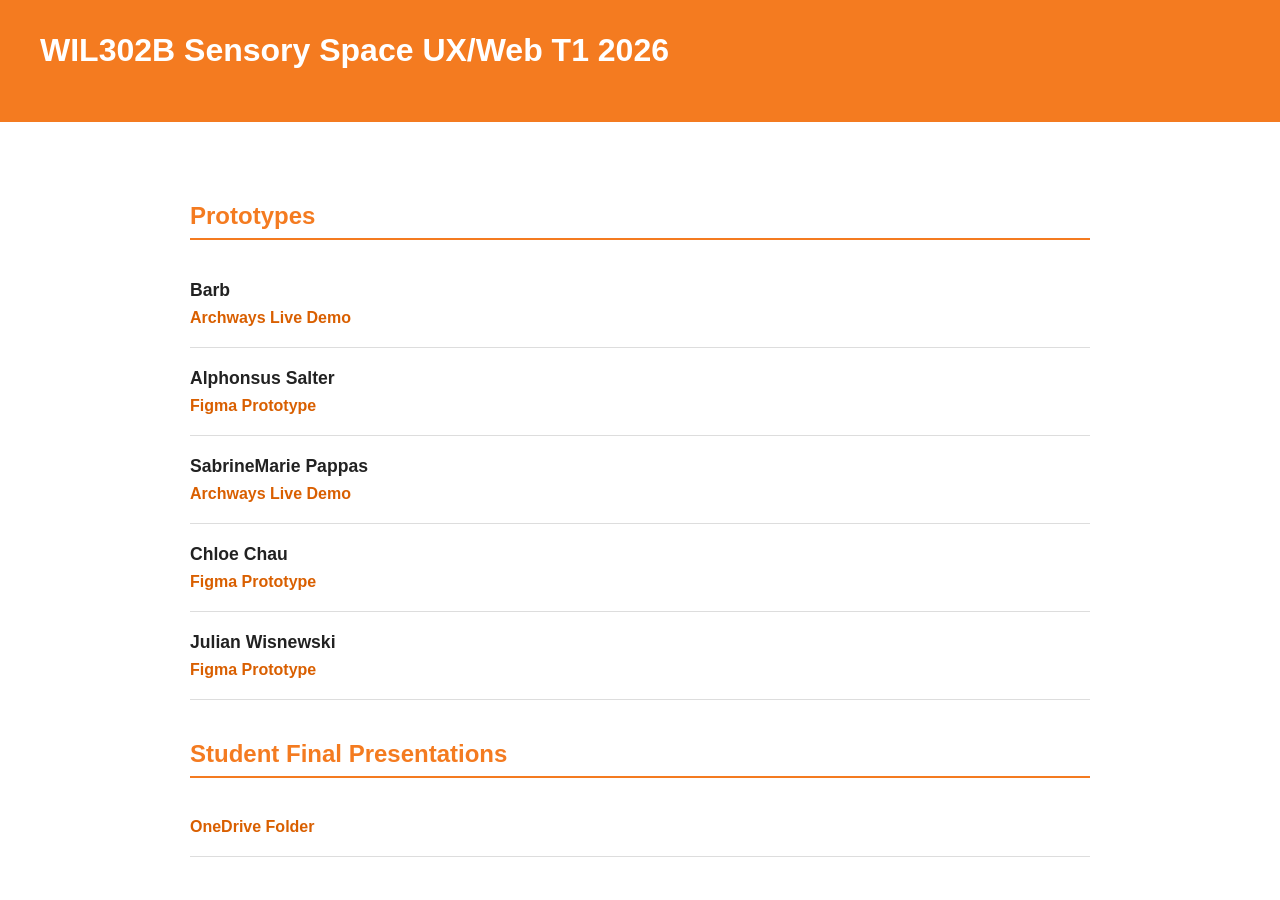
==== WIL302B/index.html @ 8657dc1b "Update index.html" ====
<!DOCTYPE html>
<html lang="en">
<head>
  <meta charset="UTF-8">
  <meta name="viewport" content="width=device-width, initial-scale=1.0">
  <title>Reports and Prototypes</title>

  <style>
    body {
      margin: 0;
      font-family: Arial, Helvetica, sans-serif;
      background: #ffffff;
      color: #222;
    }

    header {
      background: #f47b20;
      color: white;
      padding: 32px 40px;
    }

    main {
      max-width: 900px;
      margin: 0 auto;
      padding: 40px;
    }

    h1, h2 {
      margin-top: 0;
    }

    h2 {
      color: #f47b20;
      border-bottom: 2px solid #f47b20;
      padding-bottom: 8px;
      margin-top: 40px;
    }

    .item {
      padding: 20px 0;
      border-bottom: 1px solid #ddd;
    }

    .item h3 {
      margin: 0 0 8px;
      font-size: 1.1rem;
    }

    a {
      color: #d95f00;
      text-decoration: none;
      font-weight: bold;
    }

    a:hover {
      text-decoration: underline;
    }
  </style>
</head>

<body>

  <header>
    <h1>WIL302B Sensory Space UX/Web T1 2026</h1>
  </header>

  <main>


    <section>
      <h2>Prototypes</h2>

      <div class="item">
        <h3>Barb</h3>
        <a href="https://tangerine-zabaione-b4ff02.netlify.app">Archways Live Demo</a>
        
      </div>
      <div class="item">
        <h3>Alphonsus Salter</h3>
        <a href="https://www.figma.com/proto/KDlg8OunxbH5HDcWqIfOL9/High-Fidelity-Wireframes?node-id=61-2&t=PV7GXEAbeahw12YX-1&starting-point-node-id=61%3A2&scaling=scale-down&content-scaling=fixed">Figma Prototype</a>
        
      </div>

      <div class="item">
        <h3>SabrineMarie Pappas</h3>
        <a href="https://archyways-prototype.netlify.app/">Archways Live Demo</a>
      </div>

      <div class="item">
        <h3>Chloe Chau</h3>
        <a href="https://www.figma.com/proto/yRKgq0QgfTWQ4bkw4O8LAp/WIL302B-A3?node-id=2032-12&starting-point-node-id=2001%3A2&t=pJBq8r6a5aBismJ7-1">Figma Prototype</a>
      </div>

      <div class="item">
        <h3>Julian Wisnewski</h3>
        <a href="https://www.figma.com/proto/ET9wUr0HMokzN7wT4GnXma/High-fid-wireframes?node-id=107-394&p=f&viewport=-36%2C519%2C0.23&t=3wHMikWYZstCuGYq-1&scaling=scale-down&content-scaling=fixed&starting-point-node-id=107%3A394&page-id=0%3A1">Figma Prototype</a>
      </div>
    </section>
    
    
    <section>
      <h2>Student Final Presentations</h2>
      <div class="item">
        <a href="https://laureateaus-my.sharepoint.com/my?id=%2Fpersonal%2Fdagius%5Ftorrens%5Fedu%5Fau%2FDocuments%2FWIL302B%202601%20Sensory%20Space&ga=1">OneDrive Folder</a>
      </div>
    </section>

  </main>

</body>
</html>
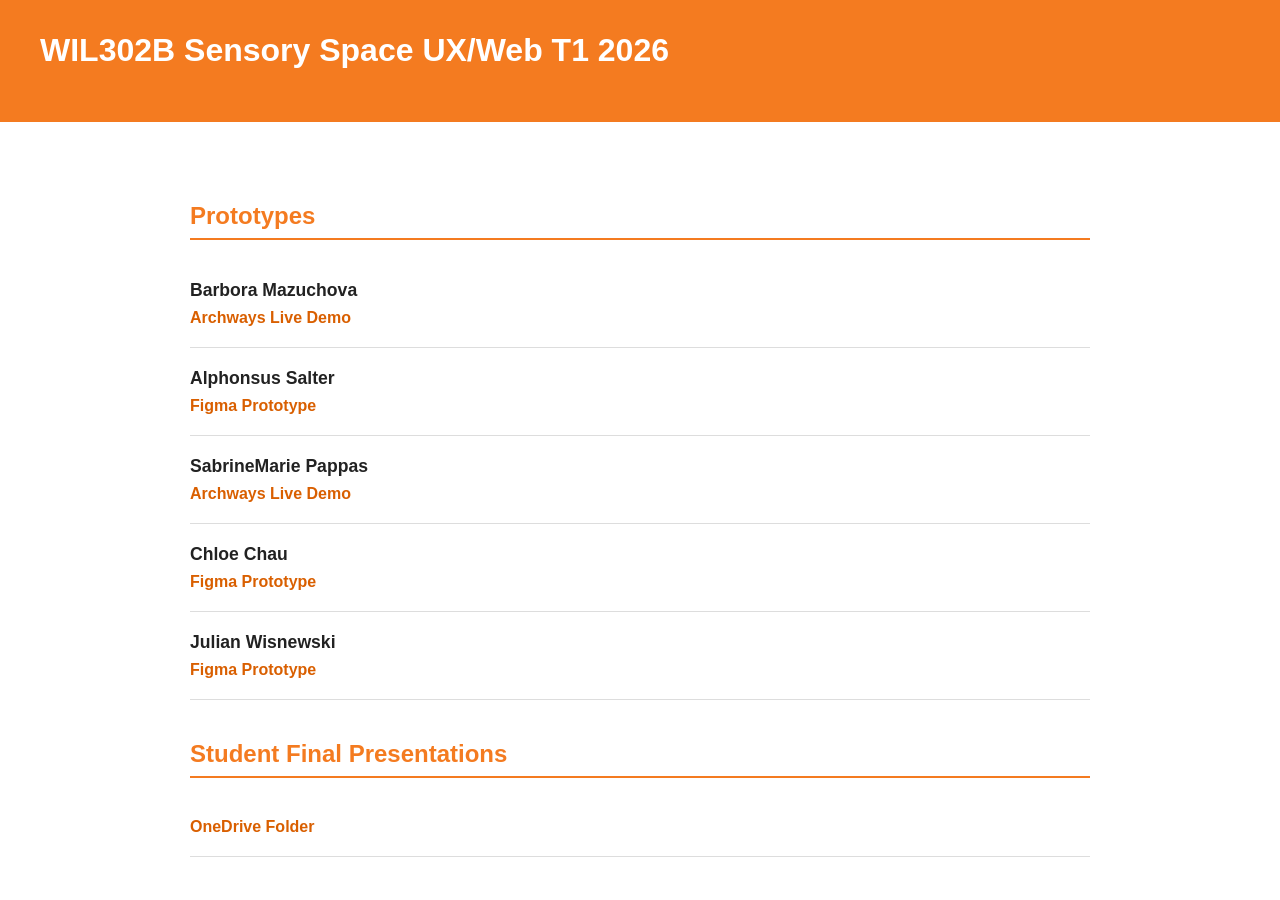
==== commit 7f07e0b2: "Update index.html" ====
--- a/WIL302B/index.html
+++ b/WIL302B/index.html
@@ -66,14 +66,14 @@
 
   <main>
 
-
     <section>
       <h2>Prototypes</h2>
-
+      
       <div class="item">
-        <h3>Barb</h3>
+        <h3>Barbora Mazuchova</h3>
         <a href="https://tangerine-zabaione-b4ff02.netlify.app">Archways Live Demo</a>
-        
+      </div>
+      
       </div>
       <div class="item">
         <h3>Alphonsus Salter</h3>
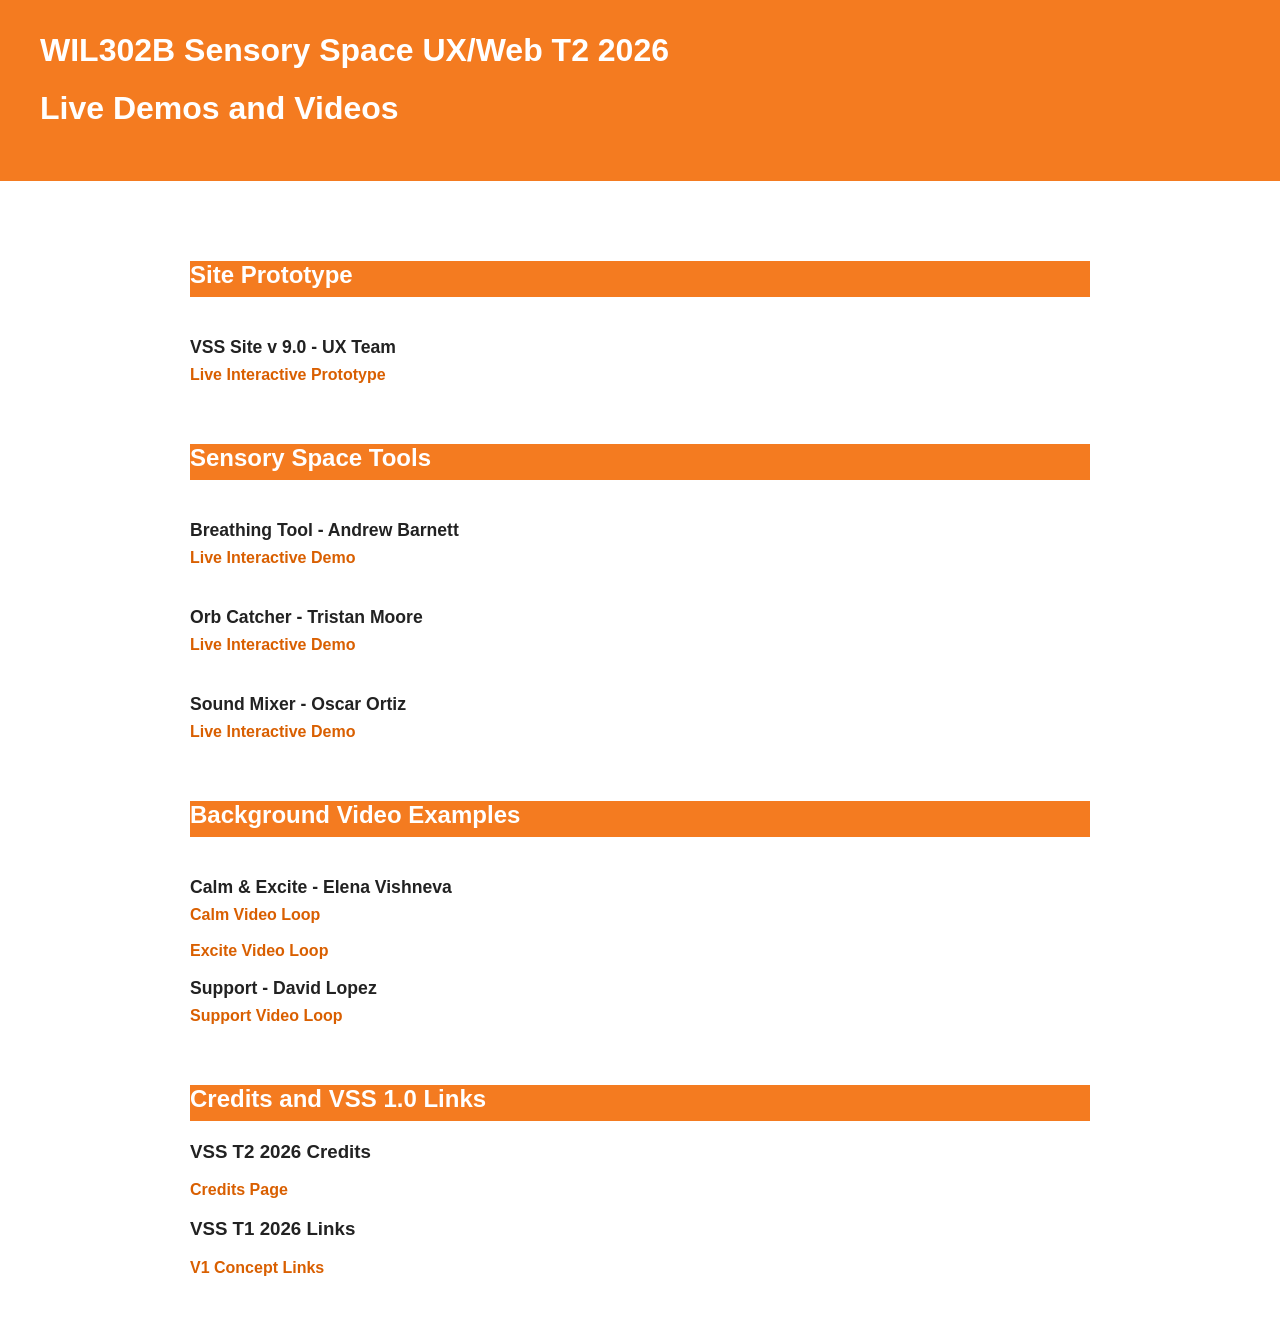
==== commit bec0ec18: "up" ====
--- a/WIL302B/index.html
+++ b/WIL302B/index.html
@@ -1,111 +1,110 @@
 <!DOCTYPE html>
 <html lang="en">
-<head>
-  <meta charset="UTF-8">
-  <meta name="viewport" content="width=device-width, initial-scale=1.0">
-  <title>Reports and Prototypes</title>
 
-  <style>
-    body {
-      margin: 0;
-      font-family: Arial, Helvetica, sans-serif;
-      background: #ffffff;
-      color: #222;
-    }
+    <head>
+        <meta charset="UTF-8">
+        <meta name="viewport" content="width=device-width, initial-scale=1.0">
+        <title>VSS 2602</title>
+        <link href="style.css" rel="stylesheet">
 
-    header {
-      background: #f47b20;
-      color: white;
-      padding: 32px 40px;
-    }
+    </head>
 
-    main {
-      max-width: 900px;
-      margin: 0 auto;
-      padding: 40px;
-    }
+    <body>
 
-    h1, h2 {
-      margin-top: 0;
-    }
+        <header>
+            <h1>WIL302B Sensory Space UX/Web T2 2026</h1>
+            <h1>Live Demos and Videos</h1>
+        </header>
 
-    h2 {
-      color: #f47b20;
-      border-bottom: 2px solid #f47b20;
-      padding-bottom: 8px;
-      margin-top: 40px;
-    }
+        <main>
+            
+            
+          <section>
 
-    .item {
-      padding: 20px 0;
-      border-bottom: 1px solid #ddd;
-    }
+                <h2>Site Prototype</h2>
 
-    .item h3 {
-      margin: 0 0 8px;
-      font-size: 1.1rem;
-    }
+                <div class="item">
+                    <h3>VSS Site v 9.0  - UX Team</h3>
+                    <a href="assets/site/index.html">Live Interactive Prototype</a>
+                </div>
 
-    a {
-      color: #d95f00;
-      text-decoration: none;
-      font-weight: bold;
-    }
+            </section>
+            
 
-    a:hover {
-      text-decoration: underline;
-    }
-  </style>
-</head>
+            
+            
 
-<body>
+            
+            <section>
+                
+                <h2>Sensory Space Tools</h2>
 
-  <header>
-    <h1>WIL302B Sensory Space UX/Web T1 2026</h1>
-  </header>
+                <div class="item">
+                    <h3>Breathing Tool - Andrew Barnett</h3>
+                    <a href="assets/breath/index.html">Live Interactive Demo</a>
+                </div>
+                
+                <div class="item">
+                    <h3>Orb Catcher - Tristan Moore</h3> 
+                    <a href="assets/orbcatcher/orbcatcher.mp4">Live Interactive Demo</a>
+                </div>   
+                             
+                <div class="item">
+                    <h3>Sound Mixer - Oscar Ortiz</h3> 
+                    <a href="assets/soundmixer/index.html">Live Interactive Demo</a>
+                </div>
 
-  <main>
+            </section>
 
-    <section>
-      <h2>Prototypes</h2>
-      
-      <div class="item">
-        <h3>Barbora Mazuchova</h3>
-        <a href="https://tangerine-zabaione-b4ff02.netlify.app">Archways Live Demo</a>
-      </div>
-      
-      </div>
-      <div class="item">
-        <h3>Alphonsus Salter</h3>
-        <a href="https://www.figma.com/proto/KDlg8OunxbH5HDcWqIfOL9/High-Fidelity-Wireframes?node-id=61-2&t=PV7GXEAbeahw12YX-1&starting-point-node-id=61%3A2&scaling=scale-down&content-scaling=fixed">Figma Prototype</a>
+            
         
-      </div>
 
-      <div class="item">
-        <h3>SabrineMarie Pappas</h3>
-        <a href="https://archyways-prototype.netlify.app/">Archways Live Demo</a>
-      </div>
+            <section>
 
-      <div class="item">
-        <h3>Chloe Chau</h3>
-        <a href="https://www.figma.com/proto/yRKgq0QgfTWQ4bkw4O8LAp/WIL302B-A3?node-id=2032-12&starting-point-node-id=2001%3A2&t=pJBq8r6a5aBismJ7-1">Figma Prototype</a>
-      </div>
+                
+                <h2>Background Video Examples</h2>
+                
+                <div class="item">
+                    
+                    <h3>Calm & Excite - Elena Vishneva</h3>
+                    <a href="assets/backgrounds/calm.mp4">Calm Video Loop</a>
+<br><br>
+                    <a href="assets/backgrounds/excite.mp4">Excite Video Loop</a>
+                    <br><br>
+                    <h3>Support -  David Lopez</h3>
+                    <a href="assets/backgrounds/support.mp4">Support Video Loop</a>
+                    
+                </div>
+                
+   
+            </section>
+            
+                    
 
-      <div class="item">
-        <h3>Julian Wisnewski</h3>
-        <a href="https://www.figma.com/proto/ET9wUr0HMokzN7wT4GnXma/High-fid-wireframes?node-id=107-394&p=f&viewport=-36%2C519%2C0.23&t=3wHMikWYZstCuGYq-1&scaling=scale-down&content-scaling=fixed&starting-point-node-id=107%3A394&page-id=0%3A1">Figma Prototype</a>
-      </div>
-    </section>
-    
-    
-    <section>
-      <h2>Student Final Presentations</h2>
-      <div class="item">
-        <a href="https://laureateaus-my.sharepoint.com/my?id=%2Fpersonal%2Fdagius%5Ftorrens%5Fedu%5Fau%2FDocuments%2FWIL302B%202601%20Sensory%20Space&ga=1">OneDrive Folder</a>
-      </div>
-    </section>
+            <section>
 
-  </main>
+                
+                <h2>Credits and VSS 1.0 Links</h2>
+                
+                    <h3>VSS T2 2026 Credits</h3>
+                    <a href="VSS_2602_studentcredits.html">Credits Page</a>
+                    
+                                
+                    <h3>VSS T1 2026 Links</h3>
+                    <a href="VSS_2601.html">V1 Concept Links</a>
+                    
+                
+                
+                
+   
+            </section>
+            
+            
 
-</body>
-</html>
+  
+        </main>
+
+    </body>
+    <script src = "scripts.js"></script>
+
+</html>
--- a/WIL302B/style.css
+++ b/WIL302B/style.css
@@ -0,0 +1,115 @@
+body {
+    margin: 0;
+    font-family: Arial, Helvetica, sans-serif;
+    background: #ffffff;
+    color: #222;
+}
+
+header {
+    background: #f47b20;
+    color: white;
+    padding: 32px 40px;
+}
+
+main {
+    max-width: 900px;
+    margin: 0 auto;
+    padding: 40px;
+}
+
+h1,
+h2 {
+    margin-top: 0;
+}
+
+h2 {
+    color: white;
+    background: #f47b20;
+
+    /* border-bottom: 2px solid #f47b20; */
+    padding-bottom: 8px;
+    margin-top: 40px;
+}
+
+.item {
+    padding: 20px 0;
+    /* border-bottom: 1px solid #ddd; */
+}
+
+.item h3 {
+    margin: 0 0 8px;
+    font-size: 1.1rem;
+}
+
+a, .mLink {
+    color: #d95f00;
+    text-decoration: none;
+    font-weight: bold;
+}
+
+a:hover, .mLink:hover {
+    text-decoration: underline;
+}
+
+body.modal-open {
+    overflow: hidden;
+}
+
+.video-modal[hidden] {
+    display: none;
+}
+
+.video-modal {
+    position: fixed;
+    inset: 0;
+    z-index: 1000;
+    display: grid;
+    place-items: center;
+    padding: 24px;
+}
+
+.video-modal__backdrop {
+    position: absolute;
+    inset: 0;
+    background: rgb(0 0 0 / 82%);
+}
+
+.video-modal__dialog {
+    position: relative;
+    z-index: 1;
+    width: min(960px, 100%);
+}
+
+.video-modal video {
+    display: block;
+    width: 100%;
+    max-height: 80vh;
+    background: #000;
+}
+
+.video-modal__close,
+.video-modal__controls button {
+    border: 0;
+    cursor: pointer;
+    font: inherit;
+    font-weight: bold;
+}
+
+.video-modal__close {
+    float: right;
+    margin-bottom: 8px;
+    color: white;
+    background: transparent;
+    font-size: 2rem;
+    line-height: 1;
+}
+
+.video-modal__controls {
+    padding-top: 10px;
+}
+
+.video-modal__controls button {
+    padding: 8px 14px;
+    color: white;
+    background: #d95f00;
+}
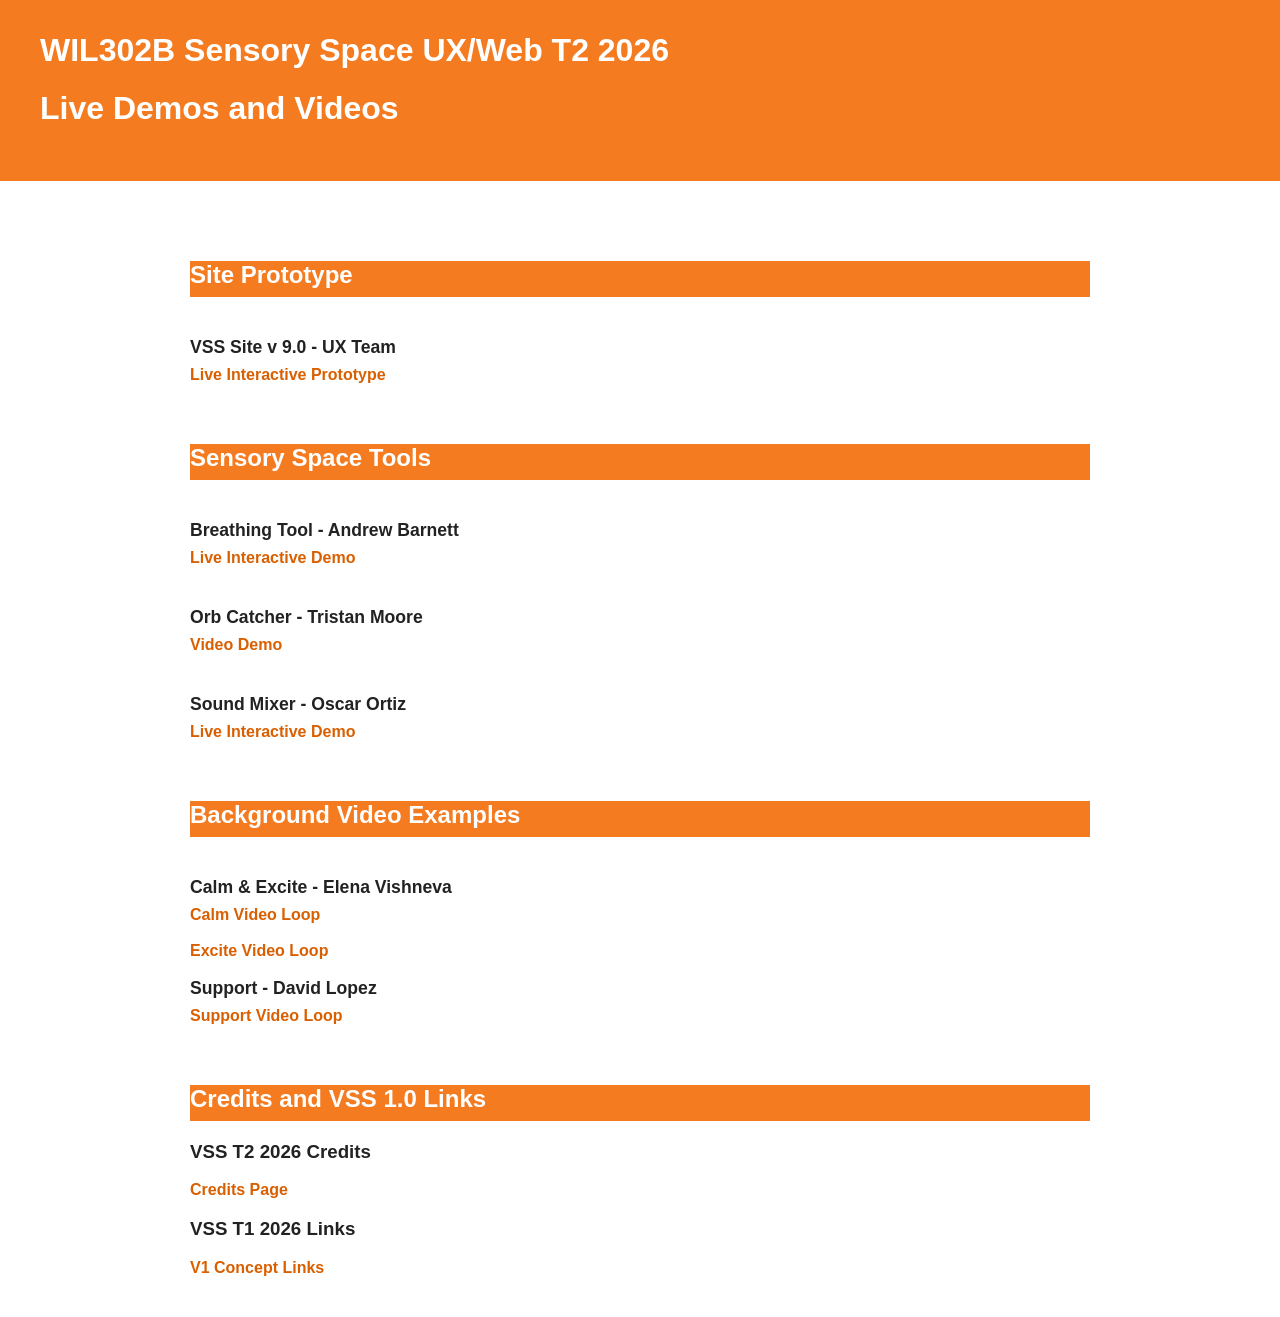
==== commit 2509b34c: "up" ====
--- a/WIL302B/index.html
+++ b/WIL302B/index.html
@@ -46,7 +46,7 @@
                 
                 <div class="item">
                     <h3>Orb Catcher - Tristan Moore</h3> 
-                    <a href="assets/orbcatcher/orbcatcher.mp4">Live Interactive Demo</a>
+                    <a href="assets/orbcatcher/orbcatcher.mp4">Video Demo</a>
                 </div>   
                              
                 <div class="item">
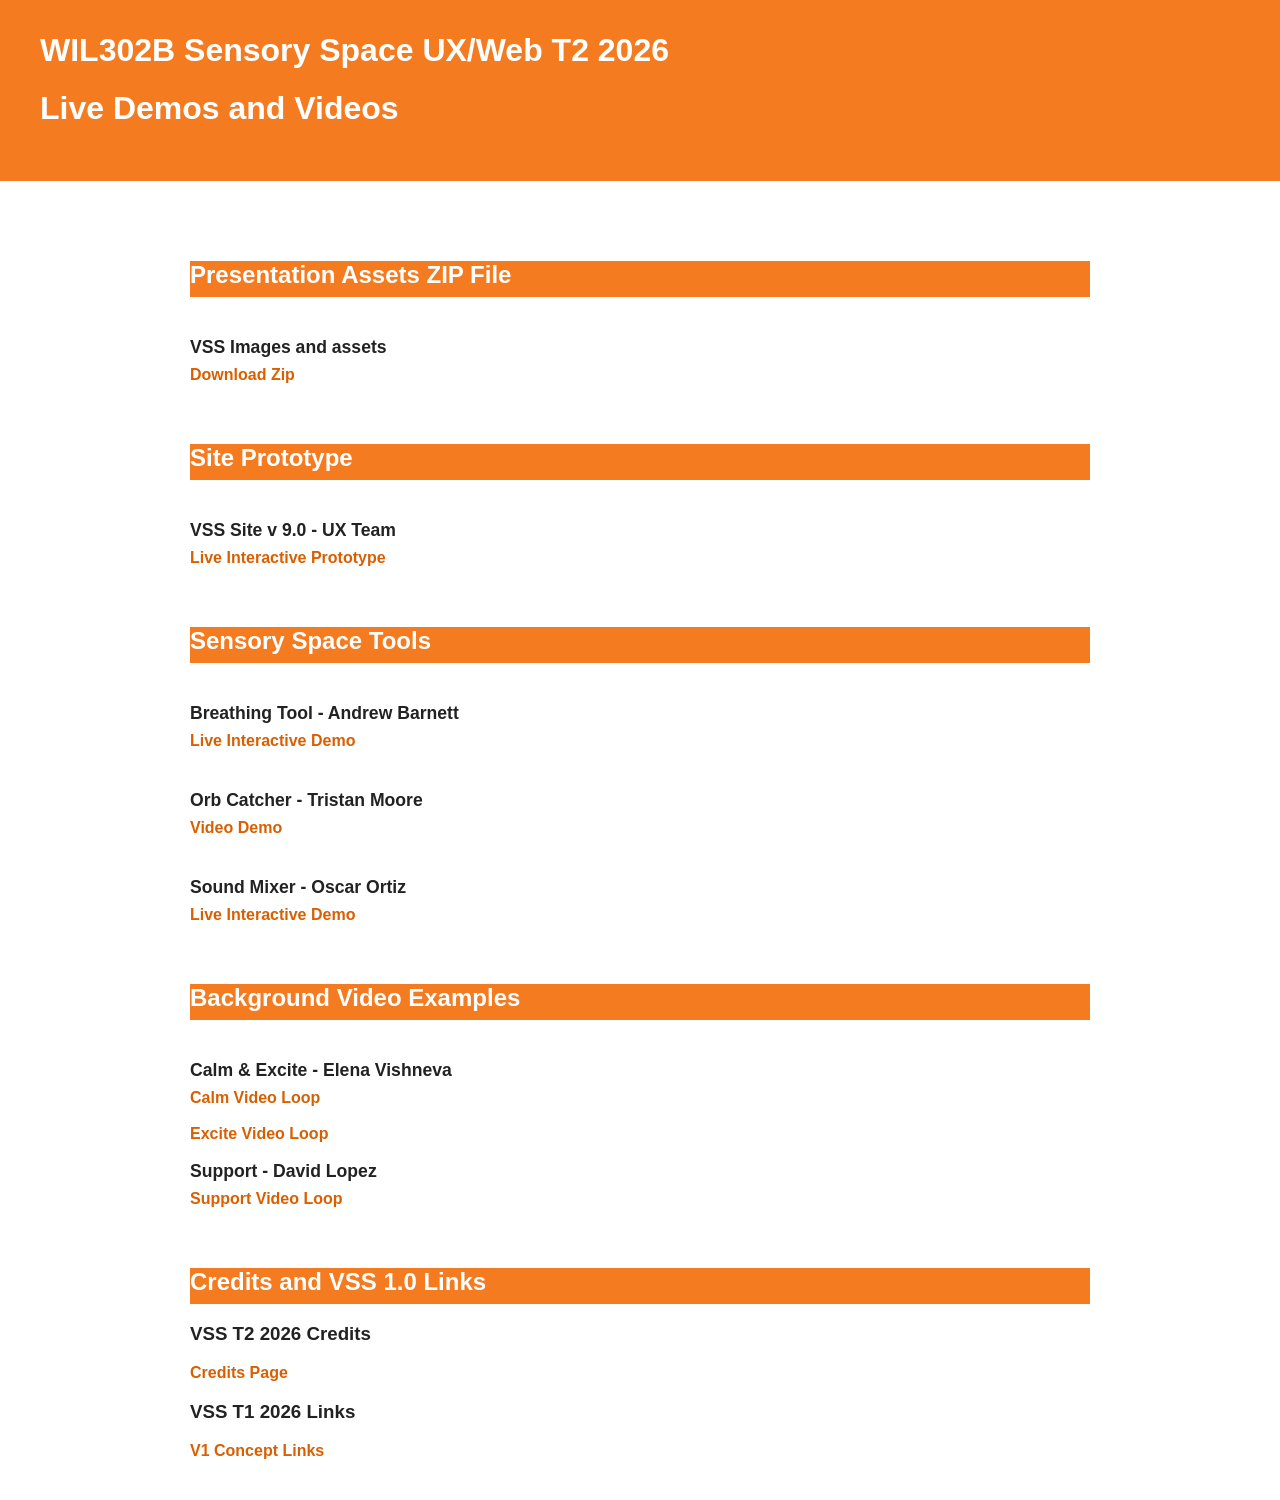
==== commit 5cca55c5: "Update site" ====
--- a/WIL302B/index.html
+++ b/WIL302B/index.html
@@ -17,6 +17,19 @@
         </header>
 
         <main>
+            
+            
+          <section>
+
+                <h2>Presentation Assets ZIP File</h2>
+
+                <div class="item">
+                    <h3>VSS Images and assets</h3>
+                    <a href="assets/VSS2602_Presentation_assets.zip" download>Download Zip</a>
+                </div>
+
+            </section>
+            
             
             
           <section>
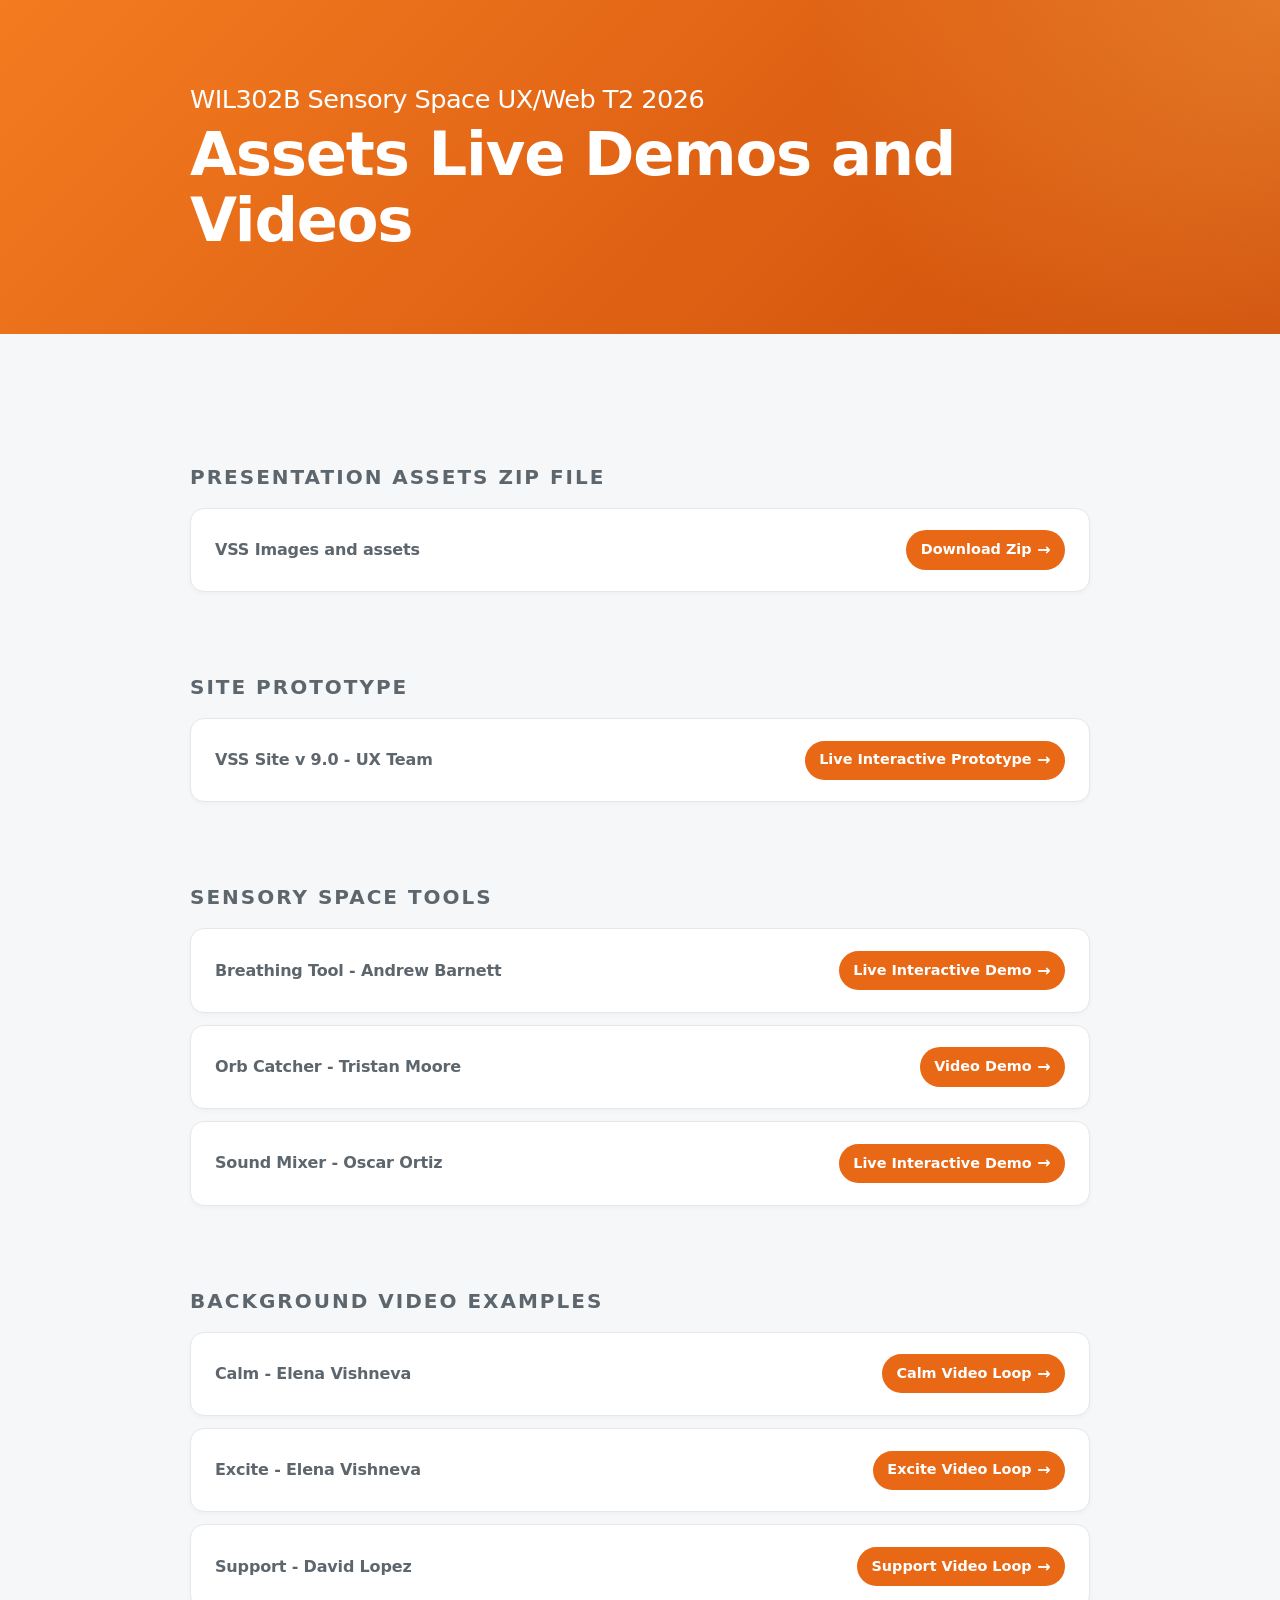
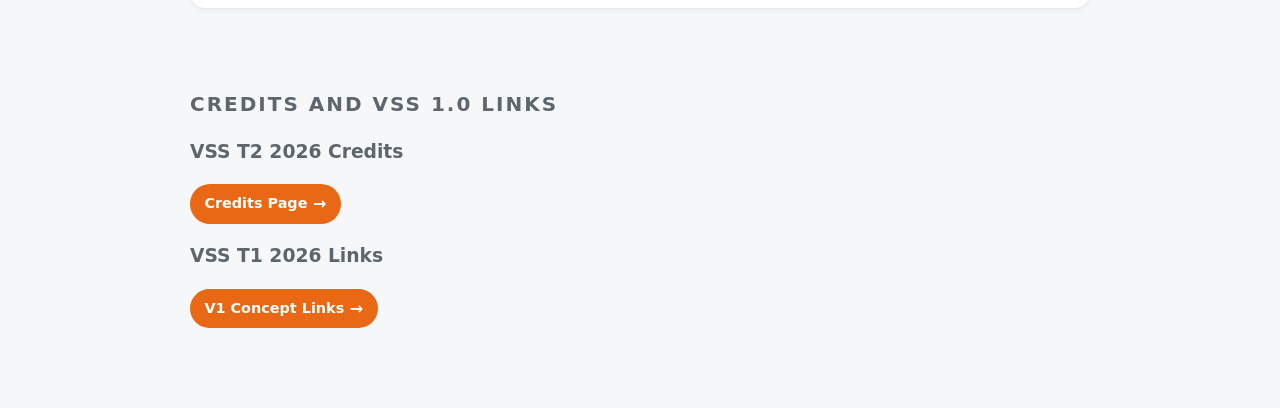
==== commit 8a856a84: "up" ====
--- a/WIL302B/index.html
+++ b/WIL302B/index.html
@@ -13,13 +13,13 @@
 
         <header>
             <h1>WIL302B Sensory Space UX/Web T2 2026</h1>
-            <h1>Live Demos and Videos</h1>
+            <h1>Assets Live Demos and Videos</h1>
         </header>
 
         <main>
-            
-            
-          <section>
+
+
+            <section>
 
                 <h2>Presentation Assets ZIP File</h2>
 
@@ -29,92 +29,95 @@
                 </div>
 
             </section>
-            
-            
-            
-          <section>
+
+
+
+            <section>
 
                 <h2>Site Prototype</h2>
 
                 <div class="item">
-                    <h3>VSS Site v 9.0  - UX Team</h3>
+                    <h3>VSS Site v 9.0 - UX Team</h3>
                     <a href="assets/site/index.html">Live Interactive Prototype</a>
                 </div>
 
             </section>
-            
 
-            
-            
 
-            
+
+
+
+
             <section>
-                
+
                 <h2>Sensory Space Tools</h2>
 
                 <div class="item">
                     <h3>Breathing Tool - Andrew Barnett</h3>
                     <a href="assets/breath/index.html">Live Interactive Demo</a>
                 </div>
-                
+
                 <div class="item">
-                    <h3>Orb Catcher - Tristan Moore</h3> 
+                    <h3>Orb Catcher - Tristan Moore</h3>
                     <a href="assets/orbcatcher/orbcatcher.mp4">Video Demo</a>
-                </div>   
-                             
+                </div>
+
                 <div class="item">
-                    <h3>Sound Mixer - Oscar Ortiz</h3> 
+                    <h3>Sound Mixer - Oscar Ortiz</h3>
                     <a href="assets/soundmixer/index.html">Live Interactive Demo</a>
                 </div>
 
             </section>
 
-            
-        
+
+
 
             <section>
 
-                
+
                 <h2>Background Video Examples</h2>
+
+                <div class="item">
+                    <h3>Calm - Elena Vishneva</h3>
+                    <a href="assets/backgrounds/calm.mp4">Calm Video Loop</a>
+
+                </div>
                 
                 <div class="item">
-                    
-                    <h3>Calm & Excite - Elena Vishneva</h3>
-                    <a href="assets/backgrounds/calm.mp4">Calm Video Loop</a>
-<br><br>
+                    <h3>Excite - Elena Vishneva</h3>
                     <a href="assets/backgrounds/excite.mp4">Excite Video Loop</a>
-                    <br><br>
-                    <h3>Support -  David Lopez</h3>
-                    <a href="assets/backgrounds/support.mp4">Support Video Loop</a>
-                    
                 </div>
                 
-   
+                <div class="item">
+                    <h3>Support - David Lopez</h3>
+                    <a href="assets/backgrounds/support.mp4">Support Video Loop</a>
+                </div>
+
             </section>
-            
-                    
+
+
 
             <section>
 
-                
+
                 <h2>Credits and VSS 1.0 Links</h2>
-                
-                    <h3>VSS T2 2026 Credits</h3>
-                    <a href="VSS_2602_studentcredits.html">Credits Page</a>
-                    
-                                
-                    <h3>VSS T1 2026 Links</h3>
-                    <a href="VSS_2601.html">V1 Concept Links</a>
-                    
-                
-                
-                
-   
+
+                <h3>VSS T2 2026 Credits</h3>
+                <a href="VSS_2602_studentcredits.html">Credits Page</a>
+
+
+                <h3>VSS T1 2026 Links</h3>
+                <a href="VSS_2601.html">V1 Concept Links</a>
+
+
+
+
+
             </section>
-            
-            
 
-  
+
+
+
         </main>
 
     </body>
--- a/WIL302B/style.css
+++ b/WIL302B/style.css
@@ -1,115 +1,138 @@
+:root {
+    --orange: #e86816;
+    --orange-dark: #b94707;
+    --ink: #5d656d;
+    --muted: #64707c;
+    --line: #e4e8ec;
+    --surface: #ffffff;
+    --background: #f5f7f8;
+}
+
+* {
+    box-sizing: border-box;
+}
+
 body {
     margin: 0;
-    font-family: Arial, Helvetica, sans-serif;
-    background: #ffffff;
-    color: #222;
+    min-height: 100vh;
+    font-family: Inter, ui-sans-serif, system-ui, -apple-system, BlinkMacSystemFont, "Segoe UI", sans-serif;
+    background: var(--background);
+    color: var(--ink);
+    line-height: 1.5;
 }
 
 header {
-    background: #f47b20;
+    padding: clamp(2.5rem, 7vw, 5rem) clamp(1.5rem, 5vw, 4rem);
     color: white;
-    padding: 32px 40px;
+    background:
+        radial-gradient(circle at top right, rgb(255 183 86 / 35%), transparent 35%),
+        linear-gradient(135deg, #f47b20, #ce4e0a);
+}
+
+header h1 {
+    max-width: 900px;
+    margin: 0 auto;
+    font-size: clamp(1.2rem, 2vw, 1.7rem);
+    font-weight: 500;
+    letter-spacing: -0.02em;
+}
+
+header h1 + h1 {
+    margin-top: 0.25rem;
+    font-size: clamp(2rem, 5vw, 3.8rem);
+    font-weight: 750;
+    line-height: 1.08;
 }
 
 main {
-    max-width: 900px;
+    width: min(900px, calc(100% - 2.5rem));
     margin: 0 auto;
-    padding: 40px;
+    padding: 3rem 0 5rem;
 }
 
-h1,
-h2 {
-    margin-top: 0;
+section {
+    margin-top: 3rem;
 }
 
 h2 {
-    color: white;
-    background: #f47b20;
-
-    /* border-bottom: 2px solid #f47b20; */
-    padding-bottom: 8px;
-    margin-top: 40px;
+    margin: 5rem 0 1rem;
+    padding: 0;
+    color: var(--ink);
+    background: transparent;
+    font-size: 1.25rem;
+    font-weight: 750;
+    letter-spacing: 0.1em;
+    text-transform: uppercase;
 }
 
 .item {
-    padding: 20px 0;
-    /* border-bottom: 1px solid #ddd; */
+    display: flex;
+    align-items: center;
+    justify-content: space-between;
+    gap: 1.5rem;
+    margin-top: 0.75rem;
+    padding: 1.35rem 1.5rem;
+    border: 1px solid var(--line);
+    border-radius: 14px;
+    background: var(--surface);
+    box-shadow: 0 2px 5px rgb(20 35 50 / 3%);
+    transition: transform 160ms ease, box-shadow 160ms ease, border-color 160ms ease;
+}
+
+.item:hover {
+    transform: translateY(-2px);
+    border-color: #d6dce1;
+    box-shadow: 0 10px 28px rgb(20 35 50 / 8%);
 }
 
 .item h3 {
-    margin: 0 0 8px;
-    font-size: 1.1rem;
+    margin: 0;
+    font-size: 1rem;
+    font-weight: 650;
+    letter-spacing: -0.01em;
 }
 
-a, .mLink {
-    color: #d95f00;
+a,
+.mLink {
+    display: inline-flex;
+    flex: 0 0 auto;
+    align-items: center;
+    gap: 0.35rem;
+    color: white;
+    background: var(--orange);
+    border-radius: 999px;
+    padding: 0.55rem 0.9rem;
+    cursor: pointer;
+    font-size: 0.9rem;
+    font-weight: 700;
     text-decoration: none;
-    font-weight: bold;
+    transition: background 160ms ease, transform 160ms ease;
 }
 
-a:hover, .mLink:hover {
-    text-decoration: underline;
-}
-
-body.modal-open {
-    overflow: hidden;
-}
-
-.video-modal[hidden] {
-    display: none;
-}
-
-.video-modal {
-    position: fixed;
-    inset: 0;
-    z-index: 1000;
-    display: grid;
-    place-items: center;
-    padding: 24px;
-}
-
-.video-modal__backdrop {
-    position: absolute;
-    inset: 0;
-    background: rgb(0 0 0 / 82%);
-}
-
-.video-modal__dialog {
-    position: relative;
-    z-index: 1;
-    width: min(960px, 100%);
-}
-
-.video-modal video {
-    display: block;
-    width: 100%;
-    max-height: 80vh;
-    background: #000;
-}
-
-.video-modal__close,
-.video-modal__controls button {
-    border: 0;
-    cursor: pointer;
-    font: inherit;
-    font-weight: bold;
-}
-
-.video-modal__close {
-    float: right;
-    margin-bottom: 8px;
-    color: white;
-    background: transparent;
-    font-size: 2rem;
+a::after,
+.mLink::after {
+    content: "→";
+    font-size: 1rem;
     line-height: 1;
 }
 
-.video-modal__controls {
-    padding-top: 10px;
+a:hover,
+.mLink:hover {
+    background: var(--orange-dark);
+    text-decoration: none;
+    transform: translateX(2px);
 }
 
-.video-modal__controls button {
-    padding: 8px 14px;
-    color: white;
-    background: #d95f00;
+a:focus-visible,
+.mLink:focus-visible {
+    outline: 3px solid rgb(244 123 32 / 35%);
+    outline-offset: 3px;
 }
+
+@media (max-width: 560px) {
+    .item {
+        align-items: flex-start;
+        flex-direction: column;
+        gap: 0.85rem;
+    }
+}
